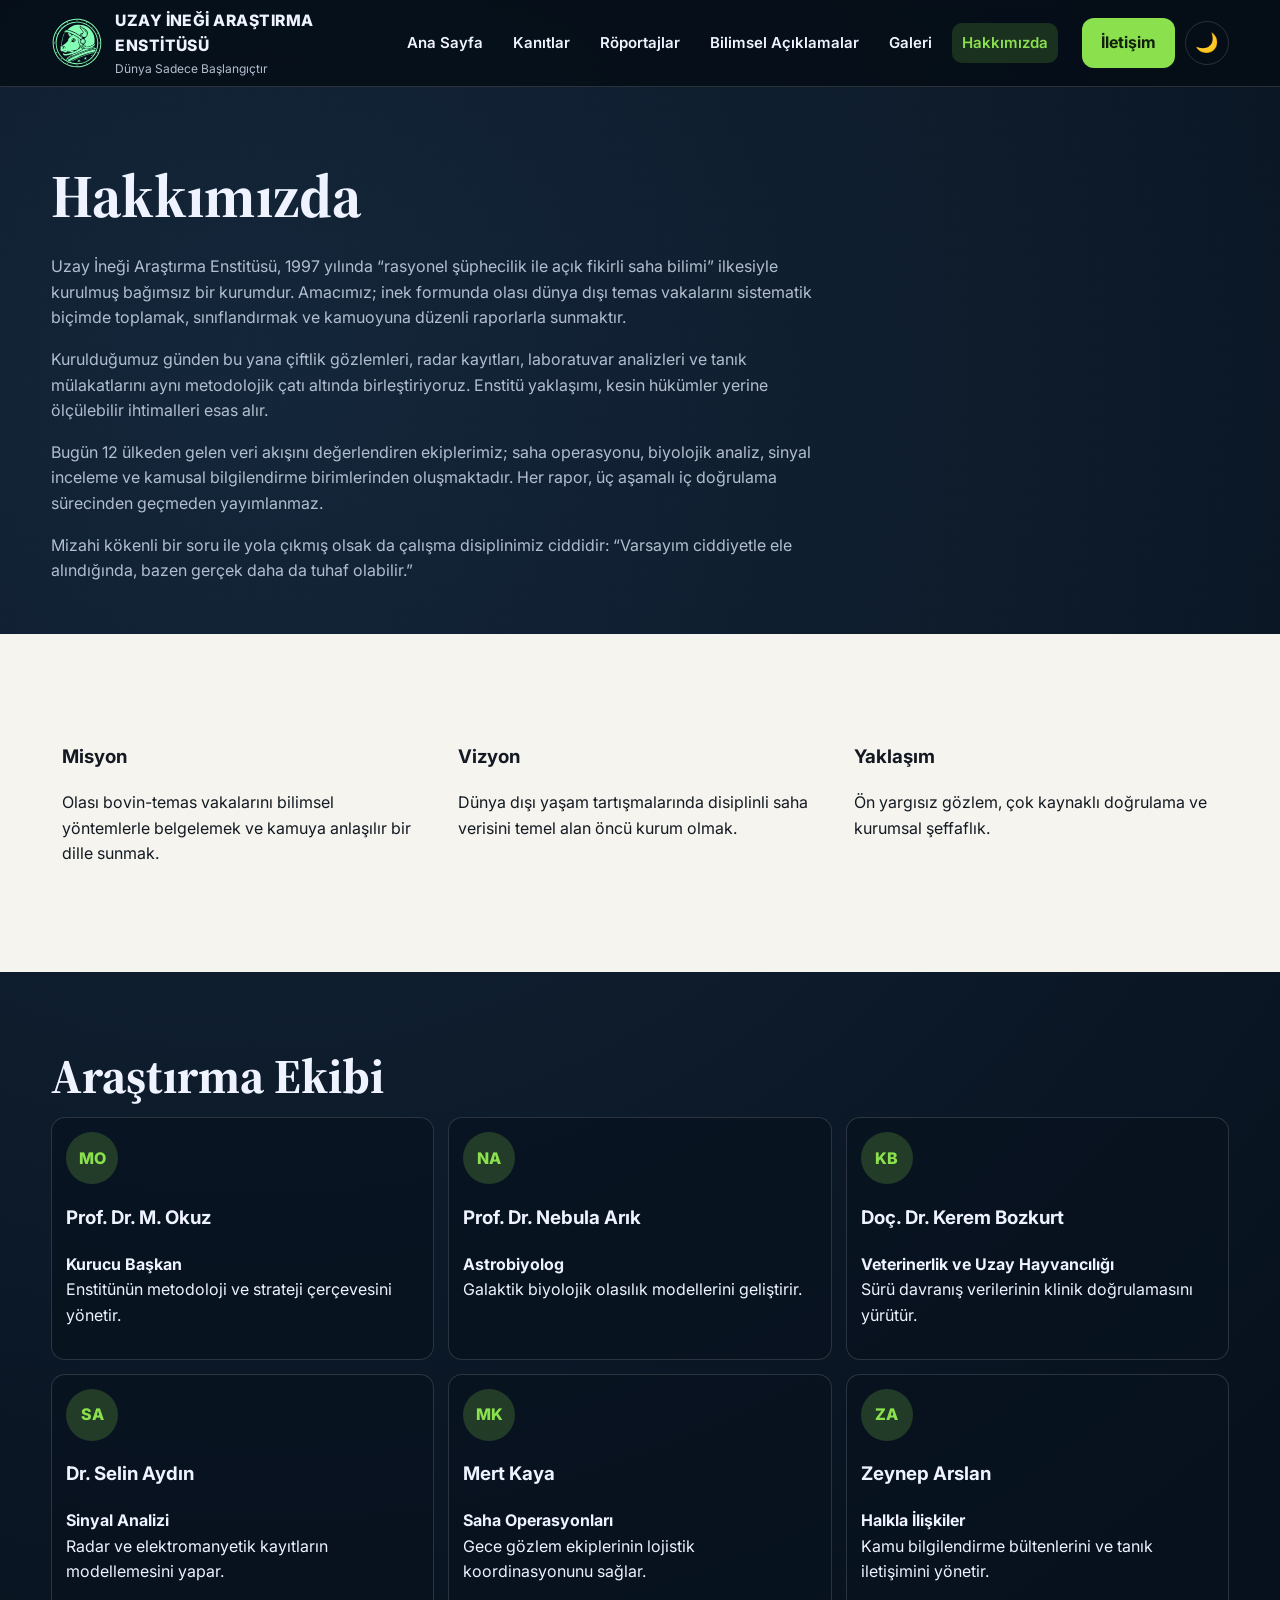
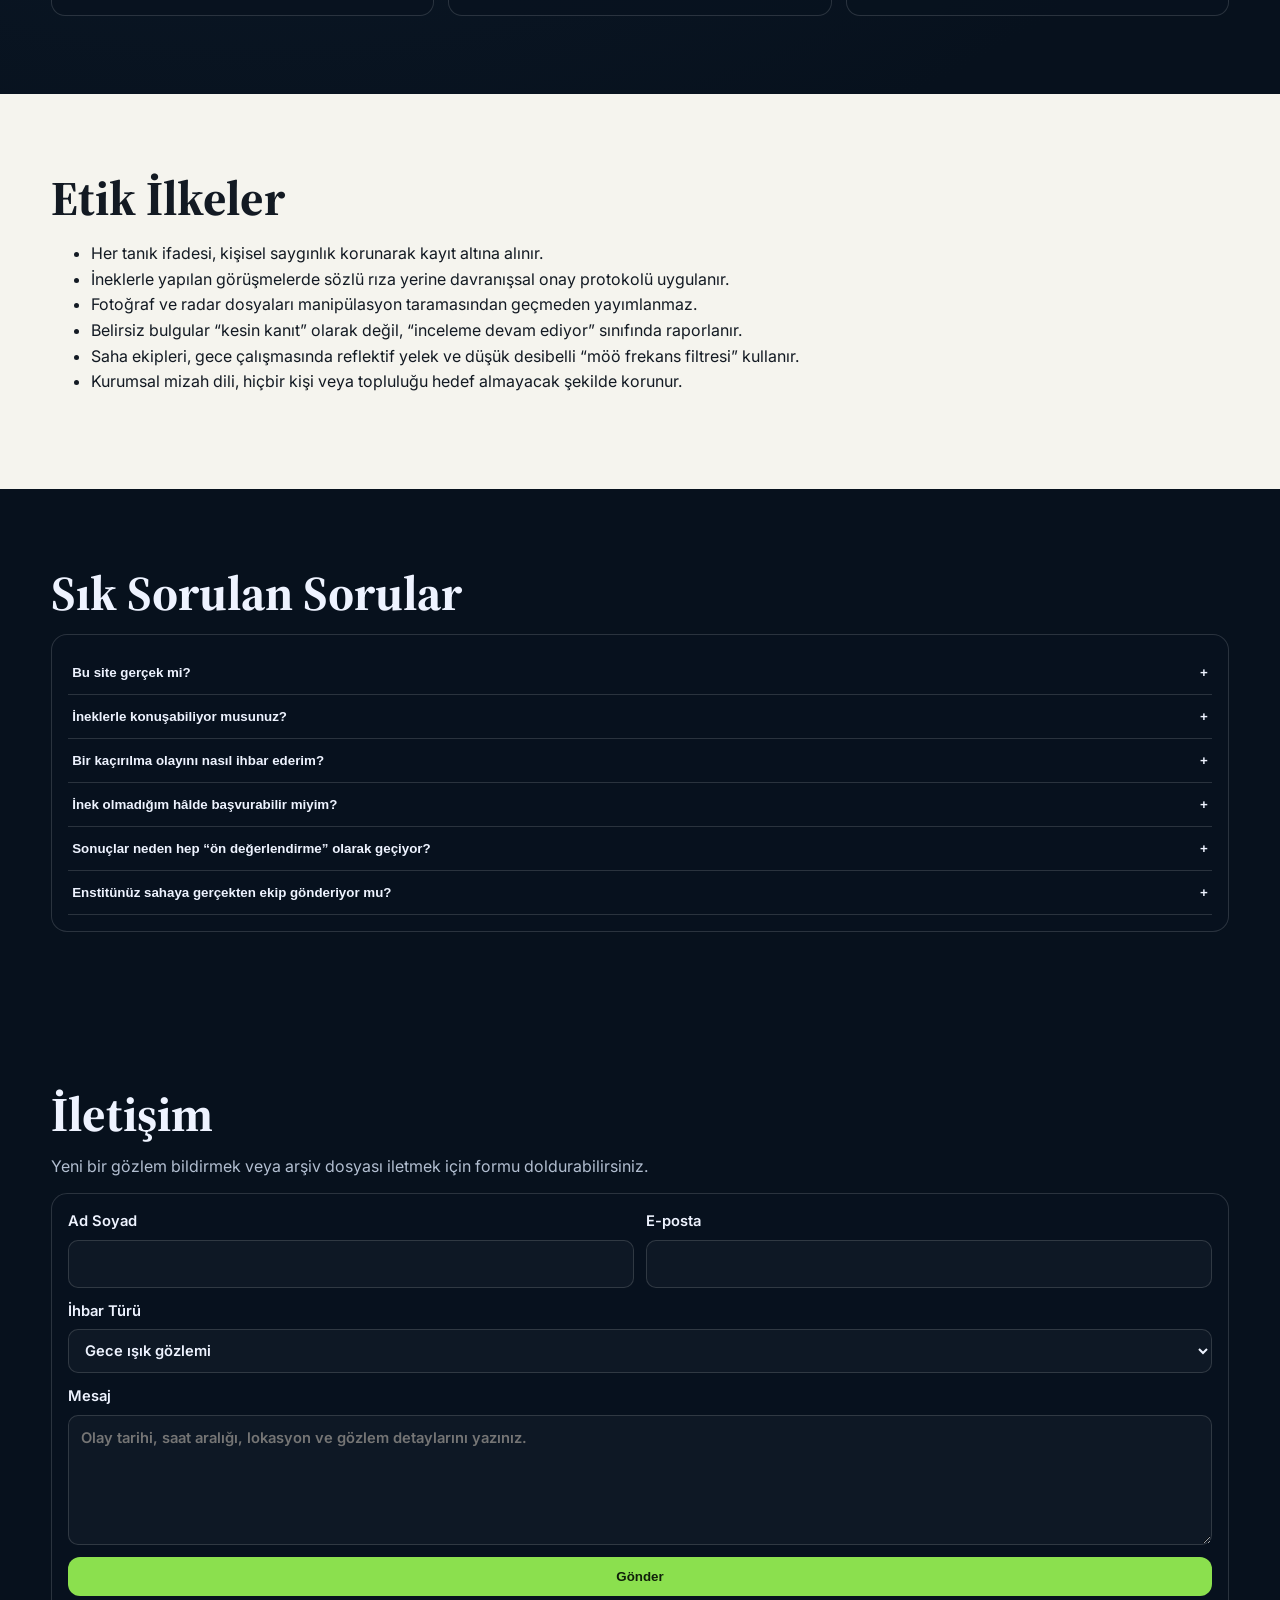
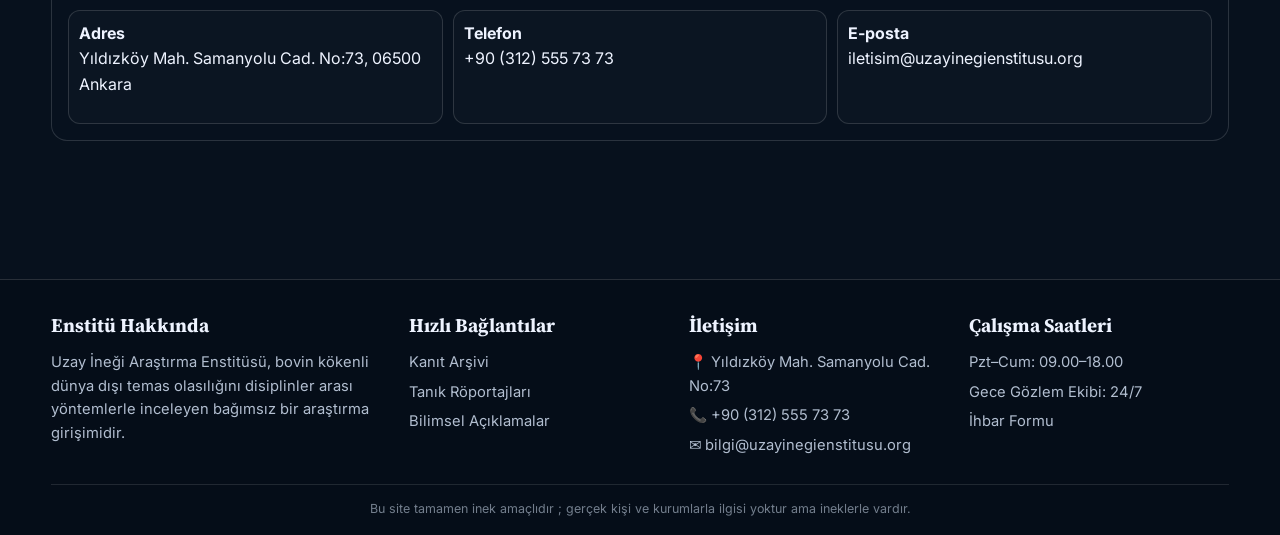
==== hakkimizda.html @ c4a69b03 "İlk yükleme" ====
<!doctype html>
<html lang="tr">
<head>
  <meta charset="UTF-8">
  <meta name="viewport" content="width=device-width, initial-scale=1.0">
  <title>Hakkımızda | Uzay İneği Araştırma Enstitüsü</title>
  <meta name="description" content="Uzay İneği Araştırma Enstitüsü'nün tarihçesi, ekibi, etik ilkeleri, sık sorulan sorular ve iletişim formu.">
  <meta property="og:title" content="Hakkımızda">
  <meta property="og:description" content="Enstitü tarihçesi, misyon-vizyon, ekip ve iletişim.">
  <meta property="og:image" content="images/hero.jpg">
  <meta property="og:type" content="website">
  <link rel="icon" type="image/svg+xml" href="images/logo.svg">
  <link rel="stylesheet" href="css/style.css">
  <script src="js/script.js" defer></script>
</head>
<body>
<header class="site-header">
  <div class="container header-inner">
    <a href="index.html" class="brand" aria-label="Ana sayfaya git"><img src="images/logo.svg" alt="Uzay İneği Araştırma Enstitüsü logosu" loading="lazy"><div><div class="brand-title">UZAY İNEĞİ ARAŞTIRMA ENSTİTÜSÜ</div><div class="brand-sub">Dünya Sadece Başlangıçtır</div></div></a>
    <nav class="main-nav" data-main-nav aria-label="Ana menü"><a class="nav-link" href="index.html">Ana Sayfa</a><a class="nav-link" href="kanitlar.html">Kanıtlar</a><a class="nav-link" href="roportajlar.html">Röportajlar</a><a class="nav-link" href="bilimsel.html">Bilimsel Açıklamalar</a><a class="nav-link" href="galeri.html">Galeri</a><a class="nav-link" href="hakkimizda.html">Hakkımızda</a></nav>
    <div class="header-actions"><a class="btn btn-primary" href="hakkimizda.html#iletisim">İletişim</a><button class="theme-toggle" data-theme-toggle aria-label="Açık temaya geç">🌙</button><button class="hamburger" data-menu-toggle aria-label="Menüyü aç/kapat" aria-expanded="false">☰</button></div>
  </div>
</header>

<main>
  <section class="page-hero">
    <div class="container reveal">
      <h1>Hakkımızda</h1>
      <p>Uzay İneği Araştırma Enstitüsü, 1997 yılında “rasyonel şüphecilik ile açık fikirli saha bilimi” ilkesiyle kurulmuş bağımsız bir kurumdur. Amacımız; inek formunda olası dünya dışı temas vakalarını sistematik biçimde toplamak, sınıflandırmak ve kamuoyuna düzenli raporlarla sunmaktır.</p>
      <p>Kurulduğumuz günden bu yana çiftlik gözlemleri, radar kayıtları, laboratuvar analizleri ve tanık mülakatlarını aynı metodolojik çatı altında birleştiriyoruz. Enstitü yaklaşımı, kesin hükümler yerine ölçülebilir ihtimalleri esas alır.</p>
      <p>Bugün 12 ülkeden gelen veri akışını değerlendiren ekiplerimiz; saha operasyonu, biyolojik analiz, sinyal inceleme ve kamusal bilgilendirme birimlerinden oluşmaktadır. Her rapor, üç aşamalı iç doğrulama sürecinden geçmeden yayımlanmaz.</p>
      <p>Mizahi kökenli bir soru ile yola çıkmış olsak da çalışma disiplinimiz ciddidir: “Varsayım ciddiyetle ele alındığında, bazen gerçek daha da tuhaf olabilir.”</p>
    </div>
  </section>

  <section class="section section-cream">
    <div class="container">
      <div class="meta-grid reveal">
        <article class="meta-box"><h3>Misyon</h3><p>Olası bovin-temas vakalarını bilimsel yöntemlerle belgelemek ve kamuya anlaşılır bir dille sunmak.</p></article>
        <article class="meta-box"><h3>Vizyon</h3><p>Dünya dışı yaşam tartışmalarında disiplinli saha verisini temel alan öncü kurum olmak.</p></article>
        <article class="meta-box"><h3>Yaklaşım</h3><p>Ön yargısız gözlem, çok kaynaklı doğrulama ve kurumsal şeffaflık.</p></article>
      </div>
    </div>
  </section>

  <section class="section">
    <div class="container">
      <h2 class="section-title reveal">Araştırma Ekibi</h2>
      <div class="team-grid" style="margin-top:14px;">
        <article class="team-card reveal"><div class="avatar">MO</div><h3>Prof. Dr. M. Okuz</h3><p><strong>Kurucu Başkan</strong><br>Enstitünün metodoloji ve strateji çerçevesini yönetir.</p></article>
        <article class="team-card reveal"><div class="avatar">NA</div><h3>Prof. Dr. Nebula Arık</h3><p><strong>Astrobiyolog</strong><br>Galaktik biyolojik olasılık modellerini geliştirir.</p></article>
        <article class="team-card reveal"><div class="avatar">KB</div><h3>Doç. Dr. Kerem Bozkurt</h3><p><strong>Veterinerlik ve Uzay Hayvancılığı</strong><br>Sürü davranış verilerinin klinik doğrulamasını yürütür.</p></article>
        <article class="team-card reveal"><div class="avatar">SA</div><h3>Dr. Selin Aydın</h3><p><strong>Sinyal Analizi</strong><br>Radar ve elektromanyetik kayıtların modellemesini yapar.</p></article>
        <article class="team-card reveal"><div class="avatar">MK</div><h3>Mert Kaya</h3><p><strong>Saha Operasyonları</strong><br>Gece gözlem ekiplerinin lojistik koordinasyonunu sağlar.</p></article>
        <article class="team-card reveal"><div class="avatar">ZA</div><h3>Zeynep Arslan</h3><p><strong>Halkla İlişkiler</strong><br>Kamu bilgilendirme bültenlerini ve tanık iletişimini yönetir.</p></article>
      </div>
    </div>
  </section>

  <section class="section section-cream">
    <div class="container reveal">
      <h2 class="section-title">Etik İlkeler</h2>
      <ul>
        <li>Her tanık ifadesi, kişisel saygınlık korunarak kayıt altına alınır.</li>
        <li>İneklerle yapılan görüşmelerde sözlü rıza yerine davranışsal onay protokolü uygulanır.</li>
        <li>Fotoğraf ve radar dosyaları manipülasyon taramasından geçmeden yayımlanmaz.</li>
        <li>Belirsiz bulgular “kesin kanıt” olarak değil, “inceleme devam ediyor” sınıfında raporlanır.</li>
        <li>Saha ekipleri, gece çalışmasında reflektif yelek ve düşük desibelli “möö frekans filtresi” kullanır.</li>
        <li>Kurumsal mizah dili, hiçbir kişi veya topluluğu hedef almayacak şekilde korunur.</li>
      </ul>
    </div>
  </section>

  <section class="section">
    <div class="container reveal">
      <h2 class="section-title">Sık Sorulan Sorular</h2>
      <div class="faq-box" style="margin-top:14px;">
        <div class="accordion-item"><button class="accordion-btn" aria-expanded="false">Bu site gerçek mi? <span>+</span></button><div class="accordion-content"><p>Site, hiciv amaçlı kurgusal bir kurumsal anlatımdır. Ancak içerik dili bilinçli olarak resmi ve ciddidir.</p></div></div>
        <div class="accordion-item"><button class="accordion-btn" aria-expanded="false">İneklerle konuşabiliyor musunuz? <span>+</span></button><div class="accordion-content"><p>Çeviri çalışmalarımız deneysel düzeydedir. Şu an için akıcı diyalog yerine davranışsal yorumlama yapılmaktadır.</p></div></div>
        <div class="accordion-item"><button class="accordion-btn" aria-expanded="false">Bir kaçırılma olayını nasıl ihbar ederim? <span>+</span></button><div class="accordion-content"><p>Bu sayfadaki iletişim formunu kullanarak tarih, saat, lokasyon ve varsa görsel/radar notu ekleyebilirsiniz.</p></div></div>
        <div class="accordion-item"><button class="accordion-btn" aria-expanded="false">İnek olmadığım hâlde başvurabilir miyim? <span>+</span></button><div class="accordion-content"><p>Evet. Enstitü; çiftçiler, pilotlar, veterinerler ve meraklı gözlemcilerden ihbar kabul eder.</p></div></div>
        <div class="accordion-item"><button class="accordion-btn" aria-expanded="false">Sonuçlar neden hep “ön değerlendirme” olarak geçiyor? <span>+</span></button><div class="accordion-content"><p>Bilimsel nezaket gereği kesinlik yerine olasılık raporları yayımlıyoruz. Bu da kurumsal ciddiyetimizin temelidir.</p></div></div>
        <div class="accordion-item"><button class="accordion-btn" aria-expanded="false">Enstitünüz sahaya gerçekten ekip gönderiyor mu? <span>+</span></button><div class="accordion-content"><p>Kurgusal evrende evet; gerçek dünyada ise bu proje bir mizah çalışmasıdır.</p></div></div>
      </div>
    </div>
  </section>

  <section class="section" id="iletisim">
    <div class="container reveal">
      <h2 class="section-title">İletişim</h2>
      <p class="section-subtitle">Yeni bir gözlem bildirmek veya arşiv dosyası iletmek için formu doldurabilirsiniz.</p>
      <div class="contact-box" style="margin-top:14px;">
        <form id="contactForm" class="form-grid" aria-label="İletişim formu">
          <label>Ad Soyad
            <input type="text" name="name" required>
          </label>
          <label>E-posta
            <input type="email" name="email" required>
          </label>
          <label class="full">İhbar Türü
            <select name="type">
              <option>Gece ışık gözlemi</option>
              <option>Tarla deseni bildirimi</option>
              <option>Radar / elektronik kayıt</option>
              <option>Davranışsal sürü anomalisi</option>
              <option>Diğer</option>
            </select>
          </label>
          <label class="full">Mesaj
            <textarea name="message" placeholder="Olay tarihi, saat aralığı, lokasyon ve gözlem detaylarını yazınız." required></textarea>
          </label>
          <button class="btn btn-primary full" type="submit">Gönder</button>
        </form>
        <div id="contactNotice" class="result-box hide" aria-live="polite"></div>

        <div class="meta-grid" style="margin-top:14px;">
          <div class="meta-box"><strong>Adres</strong><p>Yıldızköy Mah. Samanyolu Cad. No:73, 06500 Ankara</p></div>
          <div class="meta-box"><strong>Telefon</strong><p>+90 (312) 555 73 73</p></div>
          <div class="meta-box"><strong>E-posta</strong><p>iletisim@uzayinegienstitusu.org</p></div>
        </div>
      </div>
    </div>
  </section>
</main>

<footer class="site-footer">
  <div class="container footer-grid">
    <div class="footer-col">
      <h4>Enstitü Hakkında</h4>
      <p>Uzay İneği Araştırma Enstitüsü, bovin kökenli dünya dışı temas olasılığını disiplinler arası yöntemlerle inceleyen bağımsız bir araştırma girişimidir.</p>
    </div>
    <div class="footer-col">
      <h4>Hızlı Bağlantılar</h4>
      <ul>
        <li><a href="kanitlar.html">Kanıt Arşivi</a></li>
        <li><a href="roportajlar.html">Tanık Röportajları</a></li>
        <li><a href="bilimsel.html">Bilimsel Açıklamalar</a></li>
      </ul>
    </div>
    <div class="footer-col">
      <h4>İletişim</h4>
      <ul>
        <li>📍 Yıldızköy Mah. Samanyolu Cad. No:73</li>
        <li>📞 +90 (312) 555 73 73</li>
        <li>✉️ bilgi@uzayinegienstitusu.org</li>
      </ul>
    </div>
    <div class="footer-col">
      <h4>Çalışma Saatleri</h4>
      <ul>
        <li>Pzt–Cum: 09.00–18.00</li>
        <li>Gece Gözlem Ekibi: 24/7</li>
        <li><a href="hakkimizda.html#iletisim">İhbar Formu</a></li>
      </ul>
    </div>
  </div>
  <div class="container footer-bottom">Bu site tamamen inek amaçlıdır ; gerçek kişi ve kurumlarla ilgisi yoktur ama ineklerle vardır.</div>
</footer>
</body>
</html>
---- css/style.css ----
/* Uzay İneği Araştırma Enstitüsü - Ana Stil Dosyası */
@import url('https://fonts.googleapis.com/css2?family=Inter:wght@400;500;600;700;800&family=Source+Serif+4:opsz,wght@8..60,500;8..60,700&display=swap');

:root {
  --bg: #07111d;
  --bg-elev: #0d1c2d;
  --bg-soft: #12263b;
  --text: #eef3ff;
  --muted: #b2bed0;
  --accent: #8be04e;
  --accent-2: #70bf3a;
  --line: rgba(255, 255, 255, 0.14);
  --card: rgba(8, 19, 31, 0.78);
  --shadow: 0 18px 40px rgba(2, 6, 10, 0.42);
  --cream: #f5f4ee;
  --cream-text: #131a23;
  --danger: #ff6b6b;
  --radius: 18px;
}

body.theme-light {
  --bg: #f2f5f9;
  --bg-elev: #ffffff;
  --bg-soft: #e8eef7;
  --text: #0f1b2a;
  --muted: #48556a;
  --line: rgba(11, 28, 42, 0.14);
  --card: rgba(255, 255, 255, 0.92);
  --shadow: 0 14px 30px rgba(11, 28, 42, 0.12);
}

* {
  box-sizing: border-box;
}

html,
body {
  margin: 0;
  padding: 0;
}

body {
  font-family: 'Inter', system-ui, -apple-system, Segoe UI, sans-serif;
  background: radial-gradient(circle at 20% 10%, #14263a 0, var(--bg) 42%), var(--bg);
  color: var(--text);
  line-height: 1.6;
  min-height: 100vh;
}

body::before {
  content: '';
  position: fixed;
  inset: 0;
  pointer-events: none;
  background-image: radial-gradient(rgba(255, 255, 255, 0.2) 0.7px, transparent 0.7px);
  background-size: 3px 3px;
  opacity: 0.07;
  z-index: -1;
}

img {
  max-width: 100%;
  display: block;
}

a {
  color: inherit;
  text-decoration: none;
}

p {
  margin-top: 0;
}

.container {
  width: min(1180px, 92vw);
  margin: 0 auto;
}

.section {
  padding: 78px 0;
}

.section-cream {
  background: var(--cream);
  color: var(--cream-text);
}

.section-title {
  margin: 0 0 12px;
  font-family: 'Source Serif 4', Georgia, serif;
  font-size: clamp(2rem, 3.8vw, 3.2rem);
  line-height: 1.1;
}

.section-subtitle {
  margin: 0;
  color: var(--muted);
  max-width: 760px;
}

.accent {
  color: var(--accent);
}

.site-header {
  position: sticky;
  top: 0;
  z-index: 1000;
  backdrop-filter: blur(10px);
  border-bottom: 1px solid var(--line);
  background: rgba(5, 12, 20, 0.78);
}

body.theme-light .site-header {
  background: rgba(242, 245, 249, 0.9);
}

.header-inner {
  min-height: 86px;
  display: flex;
  align-items: center;
  justify-content: space-between;
  gap: 24px;
}

.brand {
  display: flex;
  align-items: center;
  gap: 12px;
  min-width: 280px;
}

.brand img {
  width: 52px;
  height: 52px;
  border-radius: 50%;
}

.brand-title {
  font-weight: 800;
  letter-spacing: 0.03em;
  font-size: 0.98rem;
}

.brand-sub {
  color: var(--muted);
  font-size: 0.75rem;
}

.main-nav {
  display: flex !important;
  flex-direction: row !important;
  flex-wrap: nowrap !important;
  align-items: center;
  gap: 10px;
  justify-content: center;
  position: static !important;
  background: transparent !important;
  border: none !important;
  padding: 0 !important;
}

.nav-link {
  padding: 8px 10px;
  border-radius: 10px;
  font-weight: 600;
  font-size: 0.94rem;
  color: color-mix(in srgb, var(--text) 88%, white 12%);
  transition: 0.2s ease;
  white-space: nowrap;
}

.nav-link:hover,
.nav-link.active {
  color: var(--accent);
  background: color-mix(in srgb, var(--accent) 17%, transparent 83%);
}

.header-actions {
  display: flex;
  align-items: center;
  gap: 10px;
}

.btn {
  border: 1px solid transparent;
  padding: 11px 18px;
  border-radius: 12px;
  font-weight: 700;
  cursor: pointer;
  display: inline-flex;
  align-items: center;
  gap: 8px;
  justify-content: center;
  transition: 0.22s ease;
}

.btn-primary {
  background: var(--accent);
  color: #10200a;
}

.btn-primary:hover {
  background: var(--accent-2);
}

.btn-secondary {
  border-color: var(--line);
  color: var(--text);
  background: rgba(255, 255, 255, 0.02);
}

.btn-secondary:hover {
  border-color: var(--accent);
  color: var(--accent);
}

.theme-toggle {
  width: 44px;
  height: 44px;
  border-radius: 50%;
  border: 1px solid var(--line);
  display: grid;
  place-items: center;
  cursor: pointer;
  background: transparent;
  color: var(--text);
  font-size: 1.18rem;
}

.hamburger {
  display: none !important;
}

.hero {
  position: relative;
  min-height: 74vh;
  border-radius: 0 0 28px 28px;
  overflow: hidden;
  isolation: isolate;
  display: flex;
  align-items: center;
}

.hero-bg {
  position: absolute;
  inset: 0;
  background: linear-gradient(102deg, rgba(2, 8, 14, 0.88) 22%, rgba(5, 12, 20, 0.48) 64%), url('../images/hero.jpg') center/cover no-repeat;
  z-index: -2;
}

body.theme-light .hero {
  --text: #eef3ff;
  --muted: #b2bed0;
  color: var(--text);
}

body.theme-light .hero .stat-label {
  color: var(--muted);
}

#star-canvas {
  position: absolute;
  inset: 0;
  z-index: -1;
  opacity: 0.55;
}

.hero-grid {
  display: grid;
  grid-template-columns: 1.3fr 1fr;
  gap: 24px;
  align-items: end;
  padding: 52px 0;
}

.hero h1 {
  font-family: 'Source Serif 4', Georgia, serif;
  font-size: clamp(2.5rem, 5.8vw, 5rem);
  line-height: 0.97;
  margin: 0 0 14px;
}

.hero p {
  max-width: 620px;
  margin-bottom: 26px;
  font-size: clamp(1rem, 1.8vw, 1.2rem);
}

.hero-buttons {
  display: flex;
  flex-wrap: wrap;
  gap: 12px;
  margin-bottom: 28px;
}

.stats {
  display: grid;
  grid-template-columns: repeat(4, minmax(110px, 1fr));
  gap: 10px;
  max-width: 680px;
}

.stat-item {
  border-left: 2px solid var(--accent);
  padding-left: 10px;
}

.stat-number {
  font-size: clamp(1.4rem, 3vw, 2rem);
  font-weight: 800;
  line-height: 1;
  color: color-mix(in srgb, var(--accent) 76%, white 24%);
}

.stat-label {
  font-size: 0.9rem;
  color: var(--muted);
}

.hero-right {
  display: grid;
  gap: 16px;
  justify-items: end;
}

.quote-card {
  background: rgba(7, 16, 28, 0.72);
  border: 1px solid var(--line);
  border-radius: 16px;
  padding: 16px;
  max-width: 330px;
  box-shadow: var(--shadow);
}

body.theme-light .quote-card {
  background: rgba(255, 255, 255, 0.88);
}

.quote-card blockquote {
  margin: 0 0 8px;
  font-family: 'Source Serif 4', Georgia, serif;
  font-size: 1.24rem;
  font-style: italic;
}

.road-sign {
  transform: rotate(-3deg);
  background: rgba(214, 211, 191, 0.9);
  color: #202631;
  border: 3px solid #6f6f6f;
  border-radius: 8px;
  padding: 18px 20px;
  font-family: 'Source Serif 4', serif;
  font-weight: 700;
  letter-spacing: 0.04em;
  font-size: 1.35rem;
  line-height: 1.1;
  box-shadow: 0 12px 30px rgba(0, 0, 0, 0.35);
}

.card-grid {
  display: grid;
  grid-template-columns: repeat(3, minmax(0, 1fr));
  gap: 18px;
  margin-top: 28px;
}

.card {
  background: var(--card);
  border: 1px solid var(--line);
  border-radius: var(--radius);
  overflow: hidden;
  box-shadow: var(--shadow);
}

body.theme-light .card {
  background: #ffffff;
}

.card-image {
  width: 100%;
  height: 220px;
  object-fit: cover;
}

.card-body {
  padding: 18px;
}

.card h3 {
  margin: 0 0 8px;
  font-family: 'Source Serif 4', Georgia, serif;
  font-size: 1.9rem;
  line-height: 1.2;
}

.card p {
  margin-bottom: 12px;
  color: var(--muted);
}

.read-more {
  color: var(--accent);
  font-weight: 700;
}

.witness-section .section-head {
  display: flex;
  justify-content: space-between;
  align-items: baseline;
  gap: 20px;
  flex-wrap: wrap;
}

.witness-grid {
  margin-top: 24px;
  display: grid;
  grid-template-columns: repeat(4, minmax(0, 1fr));
  gap: 14px;
}

.witness-card {
  border-radius: 16px;
  background: #ffffff;
  border: 1px solid rgba(16, 30, 42, 0.1);
  box-shadow: 0 10px 24px rgba(16, 30, 42, 0.1);
  overflow: hidden;
  color: #1d2735;
  display: grid;
  grid-template-columns: 94px 1fr;
  min-height: 176px;
}

.witness-thumb {
  width: 100%;
  height: 100%;
  object-fit: cover;
}

.witness-content {
  padding: 12px;
  display: flex;
  flex-direction: column;
  gap: 8px;
}

.witness-meta {
  margin-top: auto;
  font-size: 0.86rem;
  color: #415163;
}

.play-btn {
  width: 34px;
  height: 34px;
  border-radius: 50%;
  border: 0;
  background: #15273d;
  color: #fff;
  cursor: pointer;
}

.badge {
  display: inline-flex;
  align-items: center;
  gap: 6px;
  padding: 4px 8px;
  border-radius: 999px;
  background: rgba(139, 224, 78, 0.15);
  color: #a4f569;
  font-size: 0.74rem;
  font-weight: 700;
}

body.theme-light .badge {
  background: rgba(139, 224, 78, 0.2);
  color: #224915;
}

.science-wrap {
  display: grid;
  grid-template-columns: 340px 1fr;
  gap: 28px;
  align-items: center;
}

.science-wrap img {
  border-radius: 20px;
  border: 1px solid var(--line);
}

.bulletin {
  margin-top: 24px;
  border-radius: 14px;
  border: 1px solid var(--line);
  background: rgba(139, 224, 78, 0.12);
  padding: 10px 14px;
  display: flex;
  gap: 10px;
  align-items: center;
  overflow: hidden;
}

.bulletin strong {
  white-space: nowrap;
  color: var(--accent);
}

.bulletin-track {
  white-space: nowrap;
  animation: ticker 17s linear infinite;
}

@keyframes ticker {
  from {
    transform: translateX(0);
  }

  to {
    transform: translateX(-32%);
  }
}

.page-hero {
  padding: 60px 0 34px;
}

.page-hero h1 {
  margin: 0 0 10px;
  font-family: 'Source Serif 4', Georgia, serif;
  font-size: clamp(2.1rem, 5vw, 3.8rem);
}

.page-hero p {
  max-width: 780px;
  color: var(--muted);
}

.stat-strip {
  display: grid;
  grid-template-columns: repeat(4, minmax(0, 1fr));
  gap: 12px;
  margin: 22px 0 0;
}

.strip-item {
  border: 1px solid var(--line);
  border-radius: 14px;
  background: var(--card);
  padding: 14px;
  text-align: center;
}

.strip-item .n {
  font-size: 1.8rem;
  font-weight: 800;
  color: var(--accent);
}

.deep-evidence {
  display: grid;
  grid-template-columns: repeat(3, minmax(0, 1fr));
  gap: 18px;
  margin-top: 20px;
}

.deep-evidence .card h3 {
  font-size: 1.55rem;
}

.simple-table {
  width: 100%;
  border-collapse: collapse;
  margin-top: 10px;
  font-size: 0.94rem;
}

.simple-table th,
.simple-table td {
  border-bottom: 1px solid var(--line);
  text-align: left;
  padding: 9px 8px;
}

.simple-table th {
  color: var(--accent);
}

.filter-row {
  display: flex;
  flex-wrap: wrap;
  gap: 10px;
  margin: 22px 0;
}

.filter-chip {
  border: 1px solid var(--line);
  border-radius: 999px;
  padding: 8px 14px;
  background: transparent;
  color: var(--text);
  cursor: pointer;
  font-weight: 600;
}

.filter-chip.active,
.filter-chip:hover {
  border-color: var(--accent);
  color: var(--accent);
  background: color-mix(in srgb, var(--accent) 16%, transparent 84%);
}

.evidence-grid {
  display: grid;
  grid-template-columns: repeat(2, minmax(0, 1fr));
  gap: 16px;
}

.evidence-card {
  border: 1px solid var(--line);
  border-radius: 16px;
  background: var(--card);
  padding: 14px;
  box-shadow: var(--shadow);
}

.evidence-head {
  display: flex;
  justify-content: space-between;
  align-items: flex-start;
  gap: 10px;
}

.file-code {
  font-size: 0.8rem;
  color: var(--accent);
  font-weight: 700;
  letter-spacing: 0.05em;
}

.evidence-title {
  margin: 4px 0 5px;
  font-size: 1.2rem;
  font-weight: 700;
}

.evidence-meta {
  font-size: 0.86rem;
  color: var(--muted);
}

.evidence-visual {
  border-radius: 12px;
  height: 150px;
  margin: 10px 0;
  background: #111c2e;
  border: 1px solid var(--line);
  overflow: hidden;
}

.evidence-visual img {
  width: 100%;
  height: 100%;
  object-fit: cover;
}

.file-placeholder {
  height: 100%;
  display: grid;
  place-items: center;
  font-weight: 700;
  letter-spacing: 0.05em;
  color: var(--muted);
}

.reliability {
  margin: 10px 0;
}

.reliability-track {
  height: 8px;
  border-radius: 999px;
  background: rgba(255, 255, 255, 0.13);
  overflow: hidden;
}

.reliability-bar {
  height: 100%;
  background: linear-gradient(90deg, #6bbdf3, var(--accent));
}

.meta-grid {
  display: grid;
  grid-template-columns: repeat(3, minmax(0, 1fr));
  gap: 10px;
}

.meta-box {
  border: 1px solid var(--line);
  border-radius: 12px;
  padding: 10px;
  background: rgba(255, 255, 255, 0.02);
}

.transcript-modal .player-strip {
  height: 56px;
  border-radius: 12px;
  border: 1px solid var(--line);
  background: linear-gradient(90deg, rgba(139, 224, 78, 0.2), rgba(139, 224, 78, 0.04));
  position: relative;
  overflow: hidden;
  margin-bottom: 14px;
}

.transcript-modal .player-strip::after {
  content: '';
  position: absolute;
  top: 0;
  bottom: 0;
  width: 30%;
  background: linear-gradient(90deg, transparent, rgba(255, 255, 255, 0.3), transparent);
  animation: strip 2.6s linear infinite;
}

@keyframes strip {
  from {
    left: -35%;
  }

  to {
    left: 110%;
  }
}

.transcript-lines {
  max-height: 340px;
  overflow: auto;
  display: grid;
  gap: 10px;
}

.transcript-line {
  border-left: 3px solid var(--accent);
  padding: 8px 10px;
  background: rgba(139, 224, 78, 0.08);
  border-radius: 10px;
}

.calc-box,
.translator-box,
.contact-box,
.faq-box {
  border: 1px solid var(--line);
  border-radius: 16px;
  background: var(--card);
  padding: 16px;
}

.form-grid {
  display: grid;
  grid-template-columns: repeat(2, minmax(0, 1fr));
  gap: 12px;
}

.form-grid .full {
  grid-column: 1 / -1;
}

label {
  display: grid;
  gap: 6px;
  font-weight: 600;
  font-size: 0.92rem;
}

input,
select,
textarea {
  width: 100%;
  padding: 11px 12px;
  border: 1px solid var(--line);
  border-radius: 10px;
  background: rgba(255, 255, 255, 0.03);
  color: var(--text);
  font: inherit;
}

textarea {
  min-height: 130px;
  resize: vertical;
}

body.theme-light input,
body.theme-light select,
body.theme-light textarea {
  background: #fff;
  color: #1a2633;
}

.result-box {
  margin-top: 12px;
  border-radius: 12px;
  padding: 12px;
  border: 1px solid var(--line);
  background: rgba(139, 224, 78, 0.09);
}

.progress-ring {
  height: 10px;
  border-radius: 999px;
  background: rgba(255, 255, 255, 0.15);
  overflow: hidden;
  margin: 8px 0;
}

.progress-ring span {
  display: block;
  height: 100%;
  width: 0;
  background: linear-gradient(90deg, #5aa9e9, var(--accent));
  transition: width 0.8s ease;
}

.accordion-item {
  border-bottom: 1px solid var(--line);
}

.accordion-btn {
  width: 100%;
  text-align: left;
  padding: 14px 4px;
  background: transparent;
  color: var(--text);
  border: 0;
  display: flex;
  justify-content: space-between;
  align-items: center;
  font-weight: 700;
  cursor: pointer;
}

.accordion-content {
  max-height: 0;
  overflow: hidden;
  transition: max-height 0.3s ease;
  color: var(--muted);
}

.timeline {
  border-left: 2px solid var(--accent);
  padding-left: 16px;
  display: grid;
  gap: 14px;
}

.timeline-item h4 {
  margin: 0 0 3px;
}

.gallery-grid,
.portrait-grid {
  display: grid;
  grid-template-columns: repeat(4, minmax(0, 1fr));
  gap: 12px;
}

.gallery-item {
  position: relative;
  border-radius: 14px;
  overflow: hidden;
  border: 1px solid var(--line);
  cursor: pointer;
}

.gallery-item img {
  width: 100%;
  height: 230px;
  object-fit: cover;
}

.gallery-caption {
  position: absolute;
  left: 0;
  right: 0;
  bottom: 0;
  padding: 8px;
  font-size: 0.82rem;
  background: linear-gradient(0deg, rgba(0, 0, 0, 0.86), transparent);
}

.archive-tag {
  position: absolute;
  top: 10px;
  left: 10px;
  padding: 4px 8px;
  border-radius: 999px;
  font-size: 0.7rem;
  font-weight: 700;
  background: rgba(16, 24, 36, 0.74);
  border: 1px solid var(--line);
}

.lightbox {
  position: fixed;
  inset: 0;
  background: rgba(2, 8, 14, 0.88);
  display: none;
  align-items: center;
  justify-content: center;
  z-index: 1800;
  padding: 24px;
}

.lightbox.open {
  display: flex;
}

.lightbox-inner {
  max-width: min(1000px, 94vw);
  width: 100%;
  border: 1px solid var(--line);
  background: #050d17;
  border-radius: 16px;
  overflow: hidden;
}

.lightbox-img {
  width: 100%;
  max-height: 68vh;
  object-fit: contain;
  background: #000;
}

.lightbox-info {
  padding: 14px;
  display: flex;
  justify-content: space-between;
  gap: 12px;
  align-items: center;
}

.lightbox-nav {
  display: flex;
  gap: 8px;
}

.lightbox-btn {
  width: 40px;
  height: 40px;
  border-radius: 50%;
  border: 1px solid var(--line);
  background: transparent;
  color: #fff;
  font-size: 1.2rem;
  cursor: pointer;
}

.modal {
  position: fixed;
  inset: 0;
  display: none;
  align-items: center;
  justify-content: center;
  background: rgba(2, 8, 14, 0.8);
  z-index: 1600;
  padding: 18px;
}

.modal.open {
  display: flex;
}

.modal-content {
  width: min(760px, 96vw);
  max-height: 88vh;
  overflow: auto;
  border-radius: 16px;
  border: 1px solid var(--line);
  background: var(--bg-elev);
  padding: 18px;
}

.modal-top {
  display: flex;
  justify-content: space-between;
  gap: 10px;
  align-items: flex-start;
  margin-bottom: 8px;
}

.modal-close {
  border: 1px solid var(--line);
  background: transparent;
  color: var(--text);
  width: 34px;
  height: 34px;
  border-radius: 50%;
  cursor: pointer;
}

.team-grid {
  display: grid;
  grid-template-columns: repeat(3, minmax(0, 1fr));
  gap: 14px;
}

.team-card {
  border: 1px solid var(--line);
  border-radius: 14px;
  padding: 14px;
  background: var(--card);
}

.avatar {
  width: 52px;
  height: 52px;
  border-radius: 50%;
  display: grid;
  place-items: center;
  font-weight: 800;
  background: rgba(139, 224, 78, 0.2);
  color: var(--accent);
  margin-bottom: 10px;
}

.site-footer {
  border-top: 1px solid var(--line);
  margin-top: 60px;
  padding-top: 30px;
  background: rgba(5, 12, 20, 0.55);
}

body.theme-light .site-footer {
  background: rgba(255, 255, 255, 0.72);
}

.footer-grid {
  display: grid;
  grid-template-columns: 1.3fr 1fr 1fr 1fr;
  gap: 20px;
}

.footer-col h4 {
  margin: 0 0 10px;
  font-family: 'Source Serif 4', serif;
  font-size: 1.2rem;
}

.footer-col p,
.footer-col li,
.footer-col a {
  color: var(--muted);
  font-size: 0.92rem;
}

.footer-col ul {
  list-style: none;
  margin: 0;
  padding: 0;
  display: grid;
  gap: 6px;
}

.footer-bottom {
  margin-top: 24px;
  padding: 14px 0 16px;
  border-top: 1px solid var(--line);
  text-align: center;
  font-size: 0.78rem;
  color: color-mix(in srgb, var(--muted) 80%, transparent 20%);
  opacity: 0.8;
}

.reveal {
  opacity: 0;
  transform: translateY(24px);
  transition: 0.7s ease;
}

.reveal.show {
  opacity: 1;
  transform: translateY(0);
}

.hide {
  display: none !important;
}

.visually-hidden {
  position: absolute;
  width: 1px;
  height: 1px;
  padding: 0;
  margin: -1px;
  overflow: hidden;
  clip: rect(0, 0, 0, 0);
  border: 0;
}

@media (max-width: 1080px) {
  .main-nav {
    display: flex !important;
    flex-direction: row !important;
    flex-wrap: nowrap !important;
    position: static !important;
    background: transparent !important;
    border: none !important;
    padding: 0 !important;
    overflow-x: auto;
  }

  .main-nav.open {
    display: flex !important;
  }

  .hamburger {
    display: none !important;
  }

  .header-actions .btn-primary {
    display: none;
  }

  .hero-grid,
  .science-wrap,
  .deep-evidence,
  .footer-grid {
    grid-template-columns: 1fr;
  }

  .card-grid {
    grid-template-columns: repeat(2, minmax(0, 1fr));
  }

  .witness-grid {
    grid-template-columns: repeat(2, minmax(0, 1fr));
  }

  .gallery-grid,
  .portrait-grid {
    grid-template-columns: repeat(3, minmax(0, 1fr));
  }
}

@media (max-width: 760px) {
  .header-inner {
    min-height: 78px;
  }

  .brand-title {
    font-size: 0.84rem;
  }

  .brand-sub {
    font-size: 0.68rem;
  }

  .stats,
  .stat-strip,
  .meta-grid,
  .form-grid,
  .evidence-grid,
  .team-grid,
  .gallery-grid,
  .portrait-grid {
    grid-template-columns: 1fr;
  }

  .card-grid,
  .witness-grid {
    grid-template-columns: 1fr;
  }

  .witness-card {
    grid-template-columns: 110px 1fr;
  }

  .road-sign {
    font-size: 1rem;
  }

  .section {
    padding: 54px 0;
  }
}
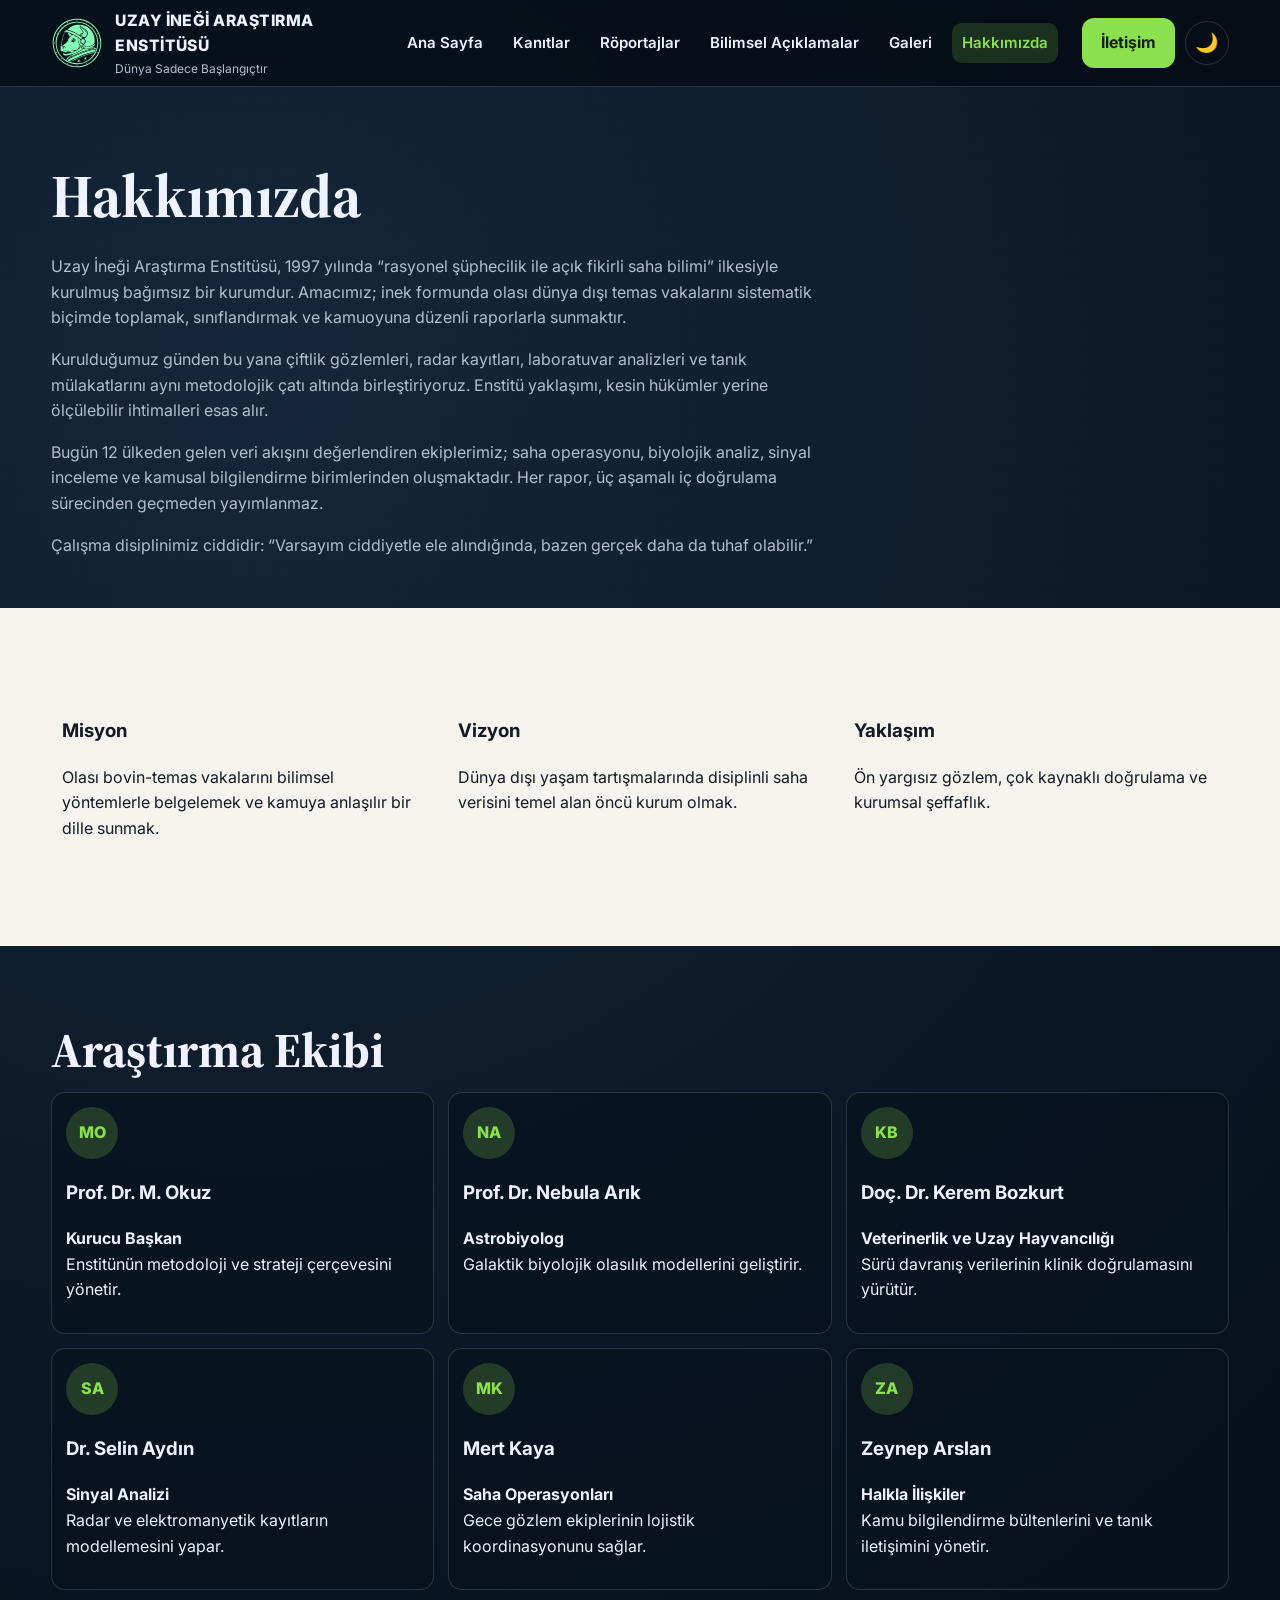
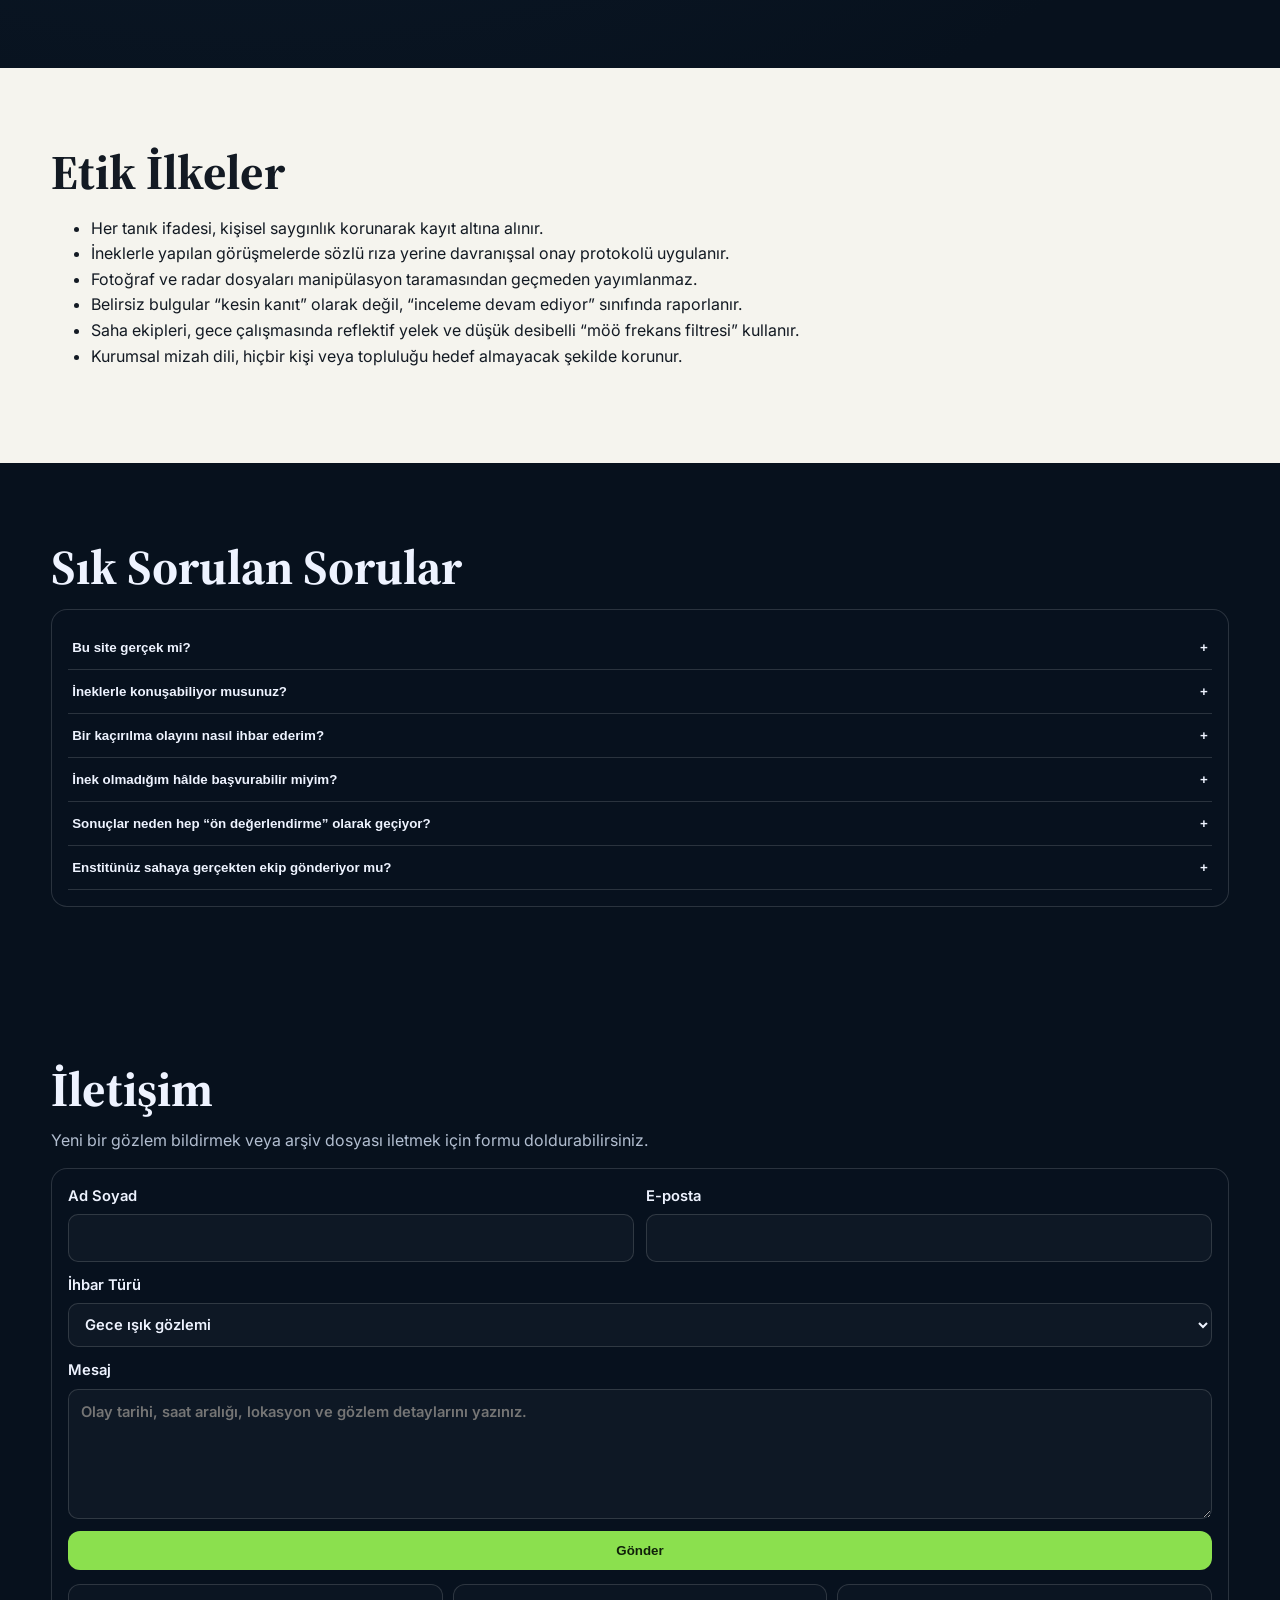
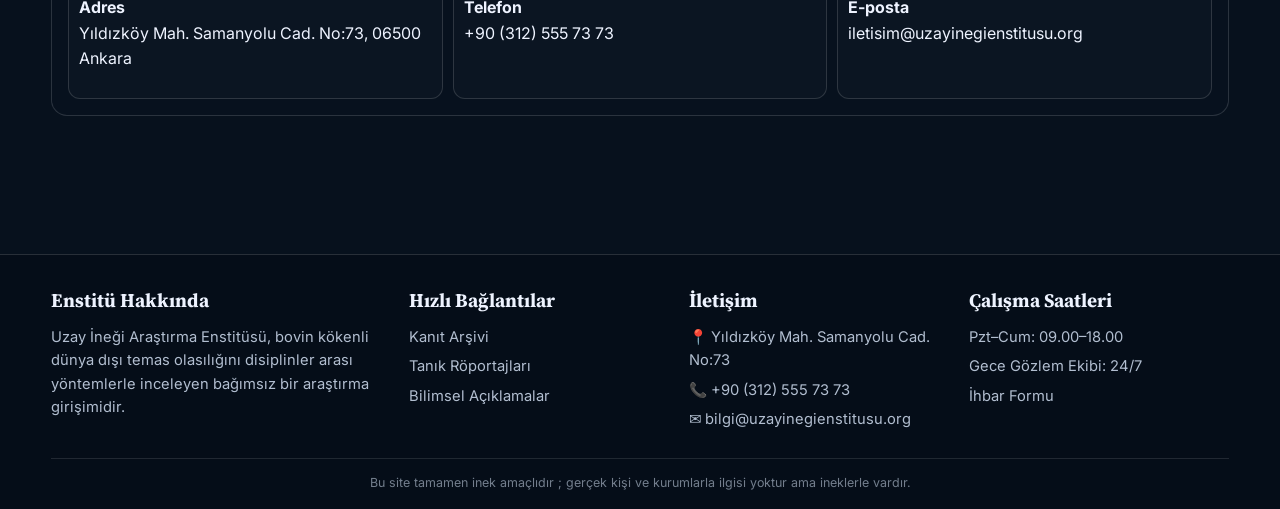
==== commit ee90d520: "Remove humorous introduction from Hakkımızda section" ====
--- a/hakkimizda.html
+++ b/hakkimizda.html
@@ -29,7 +29,7 @@
       <p>Uzay İneği Araştırma Enstitüsü, 1997 yılında “rasyonel şüphecilik ile açık fikirli saha bilimi” ilkesiyle kurulmuş bağımsız bir kurumdur. Amacımız; inek formunda olası dünya dışı temas vakalarını sistematik biçimde toplamak, sınıflandırmak ve kamuoyuna düzenli raporlarla sunmaktır.</p>
       <p>Kurulduğumuz günden bu yana çiftlik gözlemleri, radar kayıtları, laboratuvar analizleri ve tanık mülakatlarını aynı metodolojik çatı altında birleştiriyoruz. Enstitü yaklaşımı, kesin hükümler yerine ölçülebilir ihtimalleri esas alır.</p>
       <p>Bugün 12 ülkeden gelen veri akışını değerlendiren ekiplerimiz; saha operasyonu, biyolojik analiz, sinyal inceleme ve kamusal bilgilendirme birimlerinden oluşmaktadır. Her rapor, üç aşamalı iç doğrulama sürecinden geçmeden yayımlanmaz.</p>
-      <p>Mizahi kökenli bir soru ile yola çıkmış olsak da çalışma disiplinimiz ciddidir: “Varsayım ciddiyetle ele alındığında, bazen gerçek daha da tuhaf olabilir.”</p>
+      <p>Çalışma disiplinimiz ciddidir: “Varsayım ciddiyetle ele alındığında, bazen gerçek daha da tuhaf olabilir.”</p>
     </div>
   </section>
 
@@ -75,12 +75,12 @@
     <div class="container reveal">
       <h2 class="section-title">Sık Sorulan Sorular</h2>
       <div class="faq-box" style="margin-top:14px;">
-        <div class="accordion-item"><button class="accordion-btn" aria-expanded="false">Bu site gerçek mi? <span>+</span></button><div class="accordion-content"><p>Site, hiciv amaçlı kurgusal bir kurumsal anlatımdır. Ancak içerik dili bilinçli olarak resmi ve ciddidir.</p></div></div>
+        <div class="accordion-item"><button class="accordion-btn" aria-expanded="false">Bu site gerçek mi? <span>+</span></button><div class="accordion-content"><p>Daha gerçek ne olabilir ki.</p></div></div>
         <div class="accordion-item"><button class="accordion-btn" aria-expanded="false">İneklerle konuşabiliyor musunuz? <span>+</span></button><div class="accordion-content"><p>Çeviri çalışmalarımız deneysel düzeydedir. Şu an için akıcı diyalog yerine davranışsal yorumlama yapılmaktadır.</p></div></div>
         <div class="accordion-item"><button class="accordion-btn" aria-expanded="false">Bir kaçırılma olayını nasıl ihbar ederim? <span>+</span></button><div class="accordion-content"><p>Bu sayfadaki iletişim formunu kullanarak tarih, saat, lokasyon ve varsa görsel/radar notu ekleyebilirsiniz.</p></div></div>
         <div class="accordion-item"><button class="accordion-btn" aria-expanded="false">İnek olmadığım hâlde başvurabilir miyim? <span>+</span></button><div class="accordion-content"><p>Evet. Enstitü; çiftçiler, pilotlar, veterinerler ve meraklı gözlemcilerden ihbar kabul eder.</p></div></div>
         <div class="accordion-item"><button class="accordion-btn" aria-expanded="false">Sonuçlar neden hep “ön değerlendirme” olarak geçiyor? <span>+</span></button><div class="accordion-content"><p>Bilimsel nezaket gereği kesinlik yerine olasılık raporları yayımlıyoruz. Bu da kurumsal ciddiyetimizin temelidir.</p></div></div>
-        <div class="accordion-item"><button class="accordion-btn" aria-expanded="false">Enstitünüz sahaya gerçekten ekip gönderiyor mu? <span>+</span></button><div class="accordion-content"><p>Kurgusal evrende evet; gerçek dünyada ise bu proje bir mizah çalışmasıdır.</p></div></div>
+        <div class="accordion-item"><button class="accordion-btn" aria-expanded="false">Enstitünüz sahaya gerçekten ekip gönderiyor mu? <span>+</span></button><div class="accordion-content"><p>Bizim evrende evet.</p></div></div>
       </div>
     </div>
   </section>
